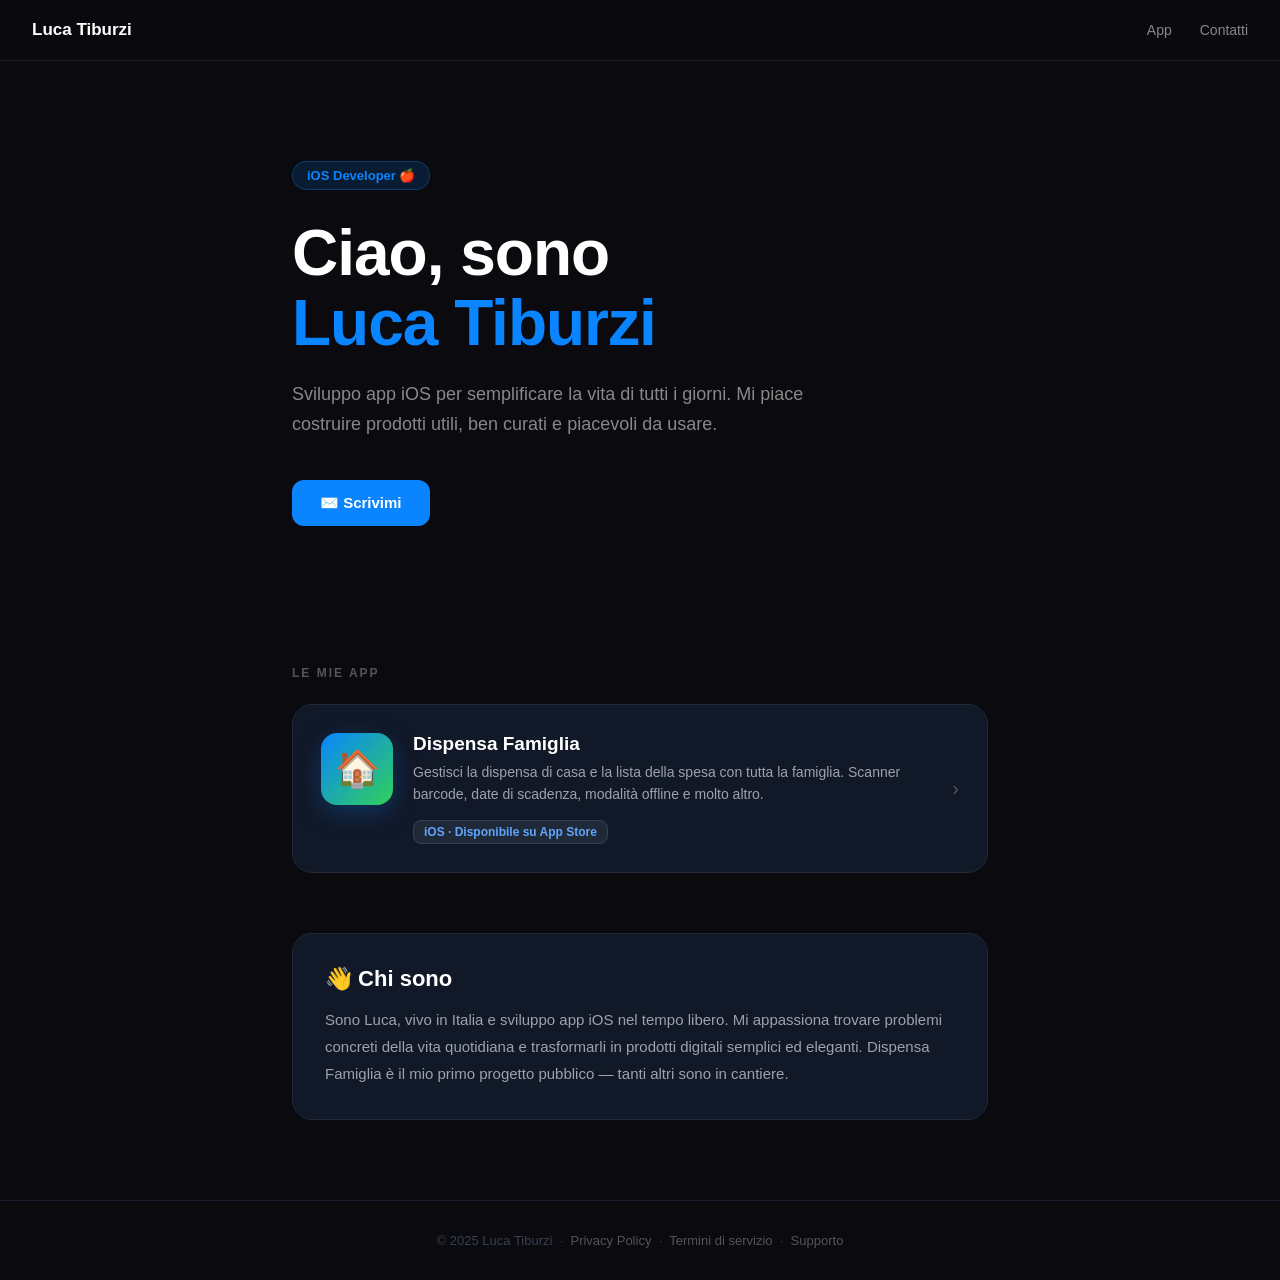
==== index.html @ ecad1395 "Add files via upload" ====
<!DOCTYPE html>
<html lang="it">
<head>
  <meta charset="UTF-8" />
  <meta name="viewport" content="width=device-width, initial-scale=1.0" />
  <title>Luca Tiburzi — iOS Developer</title>
  <style>
    * { margin: 0; padding: 0; box-sizing: border-box; }
    body {
      font-family: -apple-system, BlinkMacSystemFont, 'SF Pro Display', 'Segoe UI', sans-serif;
      background: #0a0a0f;
      color: #e0e0e0;
      min-height: 100vh;
    }

    /* NAV */
    nav {
      display: flex; align-items: center; justify-content: space-between;
      padding: 20px 32px;
      border-bottom: 1px solid #1c1c2e;
      position: sticky; top: 0;
      background: rgba(10,10,15,0.92);
      backdrop-filter: blur(12px);
      z-index: 100;
    }
    .nav-logo { color: #fff; font-size: 17px; font-weight: 700; text-decoration: none; }
    .nav-links { display: flex; gap: 28px; }
    .nav-links a { color: #888; font-size: 14px; text-decoration: none; transition: color .2s; }
    .nav-links a:hover { color: #fff; }

    /* HERO */
    .hero {
      padding: 100px 32px 80px;
      max-width: 760px;
      margin: 0 auto;
    }
    .hero-tag {
      display: inline-block;
      background: rgba(10,132,255,0.15);
      color: #0a84ff;
      font-size: 13px; font-weight: 600;
      padding: 6px 14px; border-radius: 20px;
      border: 1px solid rgba(10,132,255,0.3);
      margin-bottom: 28px;
    }
    .hero h1 {
      font-size: clamp(40px, 7vw, 64px);
      font-weight: 800; color: #fff;
      line-height: 1.1; margin-bottom: 20px;
      letter-spacing: -1px;
    }
    .hero h1 span { color: #0a84ff; }
    .hero p {
      font-size: 18px; color: #888;
      line-height: 1.7; max-width: 520px;
      margin-bottom: 40px;
    }
    .hero-cta {
      display: inline-flex; align-items: center; gap: 8px;
      background: #0a84ff; color: #fff;
      text-decoration: none; padding: 14px 28px;
      border-radius: 12px; font-size: 15px; font-weight: 700;
      transition: opacity .2s;
    }
    .hero-cta:hover { opacity: .85; }

    /* APPS */
    .section { max-width: 760px; margin: 0 auto; padding: 60px 32px; }
    .section-label {
      font-size: 12px; font-weight: 700; color: #555;
      letter-spacing: 2px; text-transform: uppercase;
      margin-bottom: 24px;
    }
    .app-card {
      background: #111827;
      border: 1px solid #1f2937;
      border-radius: 20px;
      padding: 28px;
      display: flex; gap: 20px; align-items: flex-start;
      text-decoration: none;
      transition: border-color .2s, transform .2s;
    }
    .app-card:hover { border-color: #0a84ff; transform: translateY(-2px); }
    .app-icon {
      width: 72px; height: 72px; flex-shrink: 0;
      background: linear-gradient(135deg, #0a84ff, #30d158);
      border-radius: 16px;
      display: flex; align-items: center; justify-content: center;
      font-size: 36px;
      box-shadow: 0 8px 24px rgba(10,132,255,0.25);
    }
    .app-info { flex: 1; }
    .app-name { color: #fff; font-size: 19px; font-weight: 700; margin-bottom: 6px; }
    .app-desc { color: #9ca3af; font-size: 14px; line-height: 1.6; margin-bottom: 14px; }
    .app-badge {
      display: inline-block;
      background: #1f2937; color: #60a5fa;
      font-size: 12px; font-weight: 600;
      padding: 4px 10px; border-radius: 8px;
      border: 1px solid #374151;
    }
    .app-arrow { color: #555; font-size: 20px; align-self: center; }

    /* ABOUT */
    .about { max-width: 760px; margin: 0 auto; padding: 0 32px 80px; }
    .about-box {
      background: #111827; border: 1px solid #1f2937;
      border-radius: 20px; padding: 32px;
    }
    .about-box h2 { color: #fff; font-size: 22px; font-weight: 700; margin-bottom: 14px; }
    .about-box p { color: #9ca3af; font-size: 15px; line-height: 1.8; }

    /* FOOTER */
    footer {
      text-align: center; padding: 32px;
      color: #374151; font-size: 13px;
      border-top: 1px solid #1c1c2e;
    }
    footer a { color: #555; text-decoration: none; }
    footer a:hover { color: #888; }
  </style>
</head>
<body>

  <nav>
    <a class="nav-logo" href="/">Luca Tiburzi</a>
    <div class="nav-links">
      <a href="#app">App</a>
      <a href="mailto:luca@lucatiburzi.it">Contatti</a>
    </div>
  </nav>

  <div class="hero">
    <div class="hero-tag">iOS Developer 🍎</div>
    <h1>Ciao, sono<br/><span>Luca Tiburzi</span></h1>
    <p>Sviluppo app iOS per semplificare la vita di tutti i giorni. Mi piace costruire prodotti utili, ben curati e piacevoli da usare.</p>
    <a class="hero-cta" href="mailto:luca@lucatiburzi.it">✉️ Scrivimi</a>
  </div>

  <div class="section" id="app">
    <div class="section-label">Le mie app</div>
    <a class="app-card" href="dispensa-famiglia.html">
      <div class="app-icon">🏠</div>
      <div class="app-info">
        <div class="app-name">Dispensa Famiglia</div>
        <div class="app-desc">Gestisci la dispensa di casa e la lista della spesa con tutta la famiglia. Scanner barcode, date di scadenza, modalità offline e molto altro.</div>
        <span class="app-badge">iOS · Disponibile su App Store</span>
      </div>
      <div class="app-arrow">›</div>
    </a>
  </div>

  <div class="about">
    <div class="about-box">
      <h2>👋 Chi sono</h2>
      <p>Sono Luca, vivo in Italia e sviluppo app iOS nel tempo libero. Mi appassiona trovare problemi concreti della vita quotidiana e trasformarli in prodotti digitali semplici ed eleganti. Dispensa Famiglia è il mio primo progetto pubblico — tanti altri sono in cantiere.</p>
    </div>
  </div>

  <footer>
    © 2025 Luca Tiburzi &nbsp;·&nbsp;
    <a href="privacy.html">Privacy Policy</a> &nbsp;·&nbsp;
    <a href="termini.html">Termini di servizio</a> &nbsp;·&nbsp;
    <a href="supporto.html">Supporto</a>
  </footer>

</body>
</html>
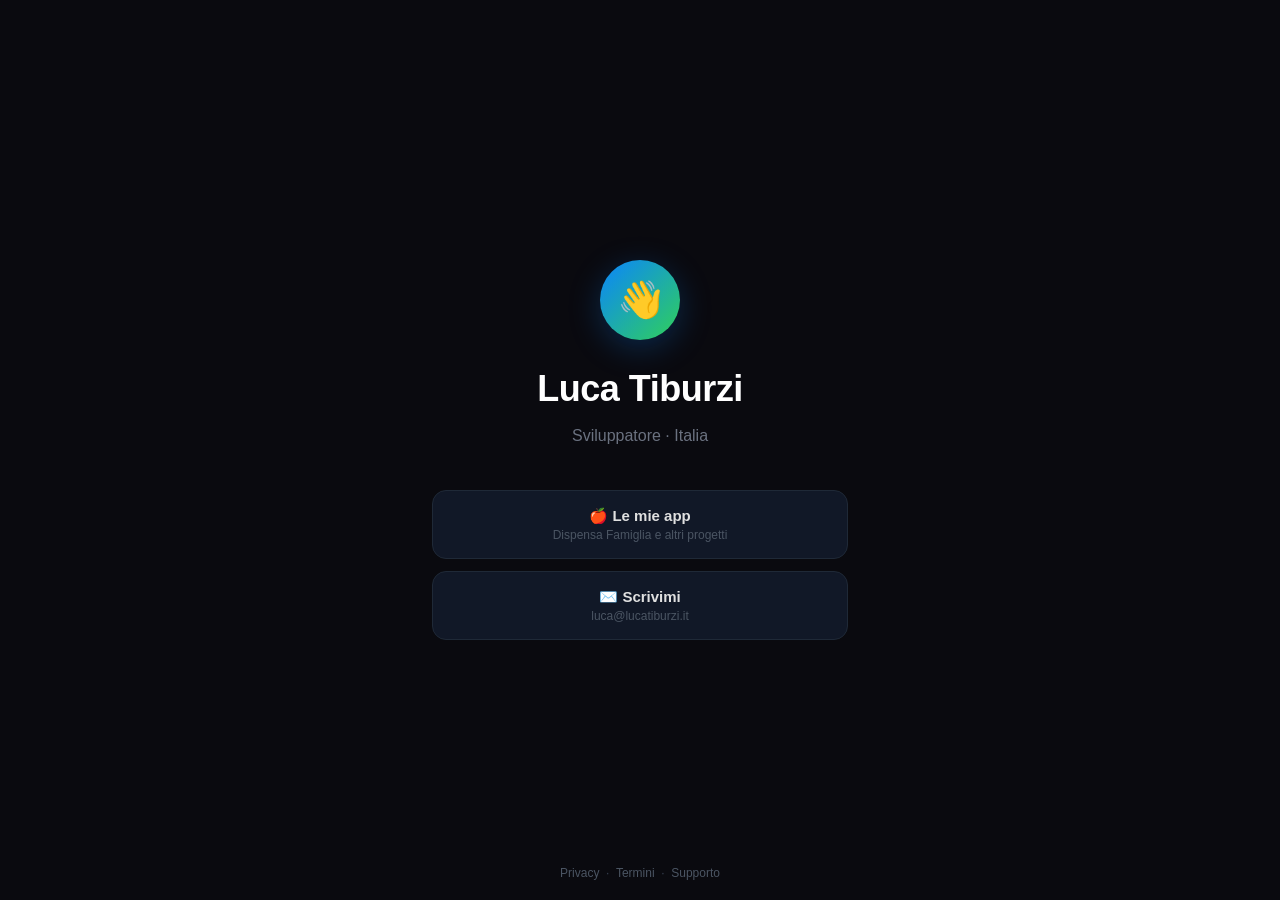
==== commit 533783d4: "Aggiornamento sito luglio 2026 - Nuova index.html minimal (standby personale) - apps.html: contenuto" ====
--- a/index.html
+++ b/index.html
@@ -3,7 +3,7 @@
 <head>
   <meta charset="UTF-8" />
   <meta name="viewport" content="width=device-width, initial-scale=1.0" />
-  <title>Luca Tiburzi — iOS Developer</title>
+  <title>Luca Tiburzi</title>
   <style>
     * { margin: 0; padding: 0; box-sizing: border-box; }
     body {
@@ -11,156 +11,98 @@
       background: #0a0a0f;
       color: #e0e0e0;
       min-height: 100vh;
+      display: flex;
+      flex-direction: column;
+      align-items: center;
+      justify-content: center;
     }
 
-    /* NAV */
-    nav {
-      display: flex; align-items: center; justify-content: space-between;
-      padding: 20px 32px;
-      border-bottom: 1px solid #1c1c2e;
-      position: sticky; top: 0;
-      background: rgba(10,10,15,0.92);
-      backdrop-filter: blur(12px);
-      z-index: 100;
+    .card {
+      text-align: center;
+      padding: 48px 32px;
+      max-width: 480px;
+      width: 100%;
     }
-    .nav-logo { color: #fff; font-size: 17px; font-weight: 700; text-decoration: none; }
-    .nav-links { display: flex; gap: 28px; }
-    .nav-links a { color: #888; font-size: 14px; text-decoration: none; transition: color .2s; }
-    .nav-links a:hover { color: #fff; }
 
-    /* HERO */
-    .hero {
-      padding: 100px 32px 80px;
-      max-width: 760px;
-      margin: 0 auto;
+    .avatar {
+      width: 80px; height: 80px;
+      background: linear-gradient(135deg, #0a84ff, #30d158);
+      border-radius: 50%;
+      margin: 0 auto 28px;
+      display: flex; align-items: center; justify-content: center;
+      font-size: 36px;
+      box-shadow: 0 8px 32px rgba(10,132,255,0.25);
     }
-    .hero-tag {
-      display: inline-block;
-      background: rgba(10,132,255,0.15);
-      color: #0a84ff;
-      font-size: 13px; font-weight: 600;
-      padding: 6px 14px; border-radius: 20px;
-      border: 1px solid rgba(10,132,255,0.3);
-      margin-bottom: 28px;
+
+    h1 {
+      font-size: 36px; font-weight: 800; color: #fff;
+      letter-spacing: -0.5px; margin-bottom: 12px;
     }
-    .hero h1 {
-      font-size: clamp(40px, 7vw, 64px);
-      font-weight: 800; color: #fff;
-      line-height: 1.1; margin-bottom: 20px;
-      letter-spacing: -1px;
-    }
-    .hero h1 span { color: #0a84ff; }
-    .hero p {
-      font-size: 18px; color: #888;
-      line-height: 1.7; max-width: 520px;
+
+    .tagline {
+      color: #6b7280; font-size: 16px; line-height: 1.7;
       margin-bottom: 40px;
     }
-    .hero-cta {
-      display: inline-flex; align-items: center; gap: 8px;
-      background: #0a84ff; color: #fff;
-      text-decoration: none; padding: 14px 28px;
-      border-radius: 12px; font-size: 15px; font-weight: 700;
-      transition: opacity .2s;
+
+    .links {
+      display: flex; flex-direction: column; gap: 12px;
     }
-    .hero-cta:hover { opacity: .85; }
 
-    /* APPS */
-    .section { max-width: 760px; margin: 0 auto; padding: 60px 32px; }
-    .section-label {
-      font-size: 12px; font-weight: 700; color: #555;
-      letter-spacing: 2px; text-transform: uppercase;
-      margin-bottom: 24px;
-    }
-    .app-card {
+    .link-btn {
+      display: block;
       background: #111827;
       border: 1px solid #1f2937;
-      border-radius: 20px;
-      padding: 28px;
-      display: flex; gap: 20px; align-items: flex-start;
+      border-radius: 14px;
+      padding: 16px 24px;
       text-decoration: none;
-      transition: border-color .2s, transform .2s;
+      color: #e0e0e0;
+      font-size: 15px; font-weight: 600;
+      transition: border-color .2s, color .2s, transform .15s;
     }
-    .app-card:hover { border-color: #0a84ff; transform: translateY(-2px); }
-    .app-icon {
-      width: 72px; height: 72px; flex-shrink: 0;
-      background: linear-gradient(135deg, #0a84ff, #30d158);
-      border-radius: 16px;
-      display: flex; align-items: center; justify-content: center;
-      font-size: 36px;
-      box-shadow: 0 8px 24px rgba(10,132,255,0.25);
+    .link-btn:hover {
+      border-color: #0a84ff;
+      color: #fff;
+      transform: translateY(-1px);
     }
-    .app-info { flex: 1; }
-    .app-name { color: #fff; font-size: 19px; font-weight: 700; margin-bottom: 6px; }
-    .app-desc { color: #9ca3af; font-size: 14px; line-height: 1.6; margin-bottom: 14px; }
-    .app-badge {
-      display: inline-block;
-      background: #1f2937; color: #60a5fa;
-      font-size: 12px; font-weight: 600;
-      padding: 4px 10px; border-radius: 8px;
-      border: 1px solid #374151;
+    .link-btn .sub {
+      display: block;
+      font-size: 12px; font-weight: 400;
+      color: #4b5563;
+      margin-top: 3px;
     }
-    .app-arrow { color: #555; font-size: 20px; align-self: center; }
+    .link-btn:hover .sub { color: #6b7280; }
 
-    /* ABOUT */
-    .about { max-width: 760px; margin: 0 auto; padding: 0 32px 80px; }
-    .about-box {
-      background: #111827; border: 1px solid #1f2937;
-      border-radius: 20px; padding: 32px;
+    footer {
+      position: fixed; bottom: 0; left: 0; right: 0;
+      text-align: center; padding: 20px;
+      color: #374151; font-size: 12px;
     }
-    .about-box h2 { color: #fff; font-size: 22px; font-weight: 700; margin-bottom: 14px; }
-    .about-box p { color: #9ca3af; font-size: 15px; line-height: 1.8; }
-
-    /* FOOTER */
-    footer {
-      text-align: center; padding: 32px;
-      color: #374151; font-size: 13px;
-      border-top: 1px solid #1c1c2e;
-    }
-    footer a { color: #555; text-decoration: none; }
-    footer a:hover { color: #888; }
+    footer a { color: #4b5563; text-decoration: none; }
+    footer a:hover { color: #9ca3af; }
   </style>
 </head>
 <body>
 
-  <nav>
-    <a class="nav-logo" href="/">Luca Tiburzi</a>
-    <div class="nav-links">
-      <a href="#app">App</a>
-      <a href="mailto:luca@lucatiburzi.it">Contatti</a>
-    </div>
-  </nav>
+  <div class="card">
+    <div class="avatar">👋</div>
+    <h1>Luca Tiburzi</h1>
+    <p class="tagline">Sviluppatore · Italia</p>
 
-  <div class="hero">
-    <div class="hero-tag">iOS Developer 🍎</div>
-    <h1>Ciao, sono<br/><span>Luca Tiburzi</span></h1>
-    <p>Sviluppo app iOS per semplificare la vita di tutti i giorni. Mi piace costruire prodotti utili, ben curati e piacevoli da usare.</p>
-    <a class="hero-cta" href="mailto:luca@lucatiburzi.it">✉️ Scrivimi</a>
-  </div>
-
-  <div class="section" id="app">
-    <div class="section-label">Le mie app</div>
-    <a class="app-card" href="dispensa-famiglia.html">
-      <div class="app-icon">🏠</div>
-      <div class="app-info">
-        <div class="app-name">Dispensa Famiglia</div>
-        <div class="app-desc">Gestisci la dispensa di casa e la lista della spesa con tutta la famiglia. Scanner barcode, date di scadenza, modalità offline e molto altro.</div>
-        <span class="app-badge">iOS · Disponibile su App Store</span>
-      </div>
-      <div class="app-arrow">›</div>
-    </a>
-  </div>
-
-  <div class="about">
-    <div class="about-box">
-      <h2>👋 Chi sono</h2>
-      <p>Sono Luca, vivo in Italia e sviluppo app iOS nel tempo libero. Mi appassiona trovare problemi concreti della vita quotidiana e trasformarli in prodotti digitali semplici ed eleganti. Dispensa Famiglia è il mio primo progetto pubblico — tanti altri sono in cantiere.</p>
+    <div class="links">
+      <a class="link-btn" href="apps.html">
+        🍎 Le mie app
+        <span class="sub">Dispensa Famiglia e altri progetti</span>
+      </a>
+      <a class="link-btn" href="mailto:luca@lucatiburzi.it">
+        ✉️ Scrivimi
+        <span class="sub">luca@lucatiburzi.it</span>
+      </a>
     </div>
   </div>
 
   <footer>
-    © 2025 Luca Tiburzi &nbsp;·&nbsp;
-    <a href="privacy.html">Privacy Policy</a> &nbsp;·&nbsp;
-    <a href="termini.html">Termini di servizio</a> &nbsp;·&nbsp;
+    <a href="privacy.html">Privacy</a> &nbsp;·&nbsp;
+    <a href="termini.html">Termini</a> &nbsp;·&nbsp;
     <a href="supporto.html">Supporto</a>
   </footer>
 
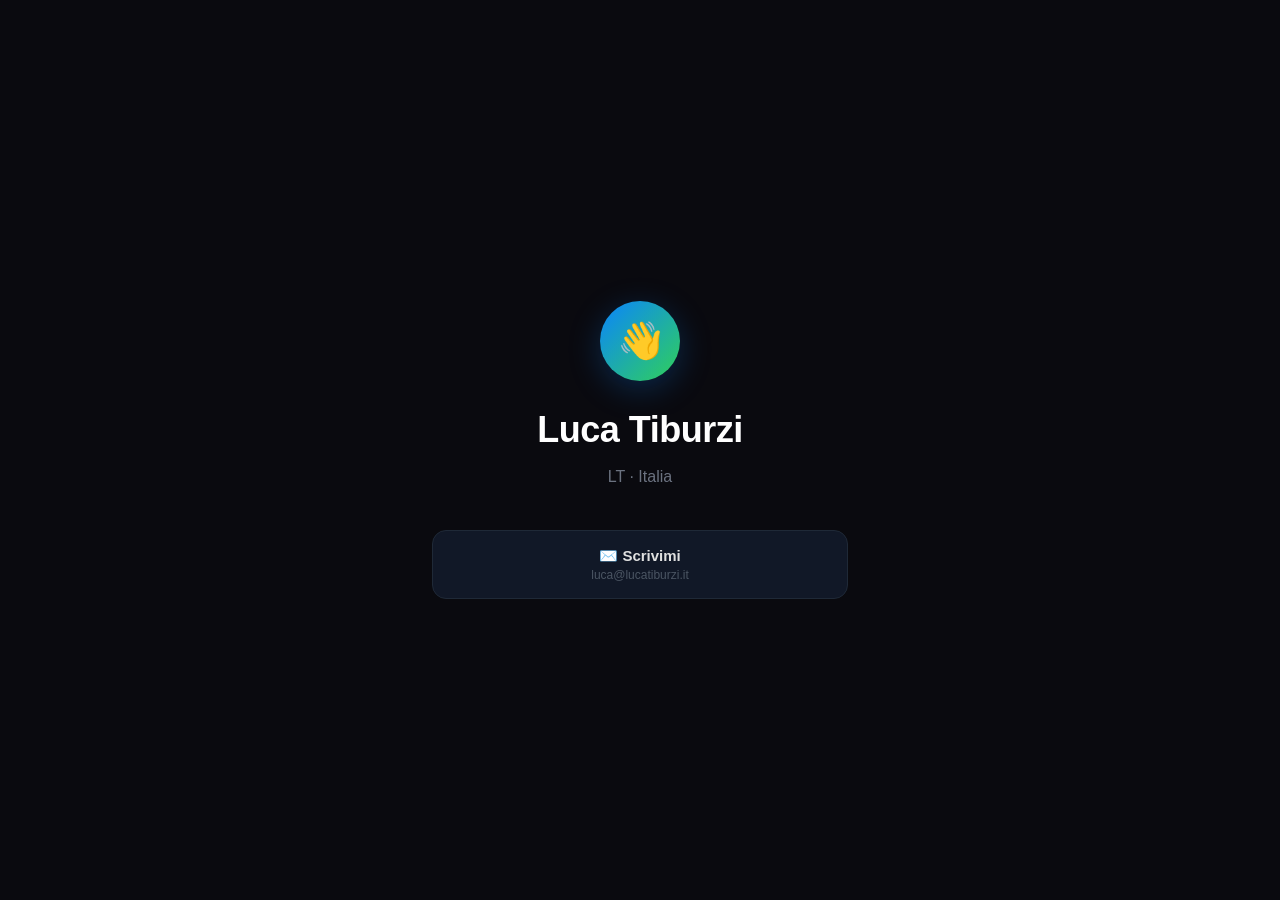
==== commit 6043c834: "index: rimozione link app/legal, tagline LT" ====
--- a/index.html
+++ b/index.html
@@ -86,13 +86,9 @@
   <div class="card">
     <div class="avatar">👋</div>
     <h1>Luca Tiburzi</h1>
-    <p class="tagline">Sviluppatore · Italia</p>
+    <p class="tagline">LT · Italia</p>
 
     <div class="links">
-      <a class="link-btn" href="apps.html">
-        🍎 Le mie app
-        <span class="sub">Dispensa Famiglia e altri progetti</span>
-      </a>
       <a class="link-btn" href="mailto:luca@lucatiburzi.it">
         ✉️ Scrivimi
         <span class="sub">luca@lucatiburzi.it</span>
@@ -100,11 +96,7 @@
     </div>
   </div>
 
-  <footer>
-    <a href="privacy.html">Privacy</a> &nbsp;·&nbsp;
-    <a href="termini.html">Termini</a> &nbsp;·&nbsp;
-    <a href="supporto.html">Supporto</a>
-  </footer>
+  <footer></footer>
 
 </body>
 </html>
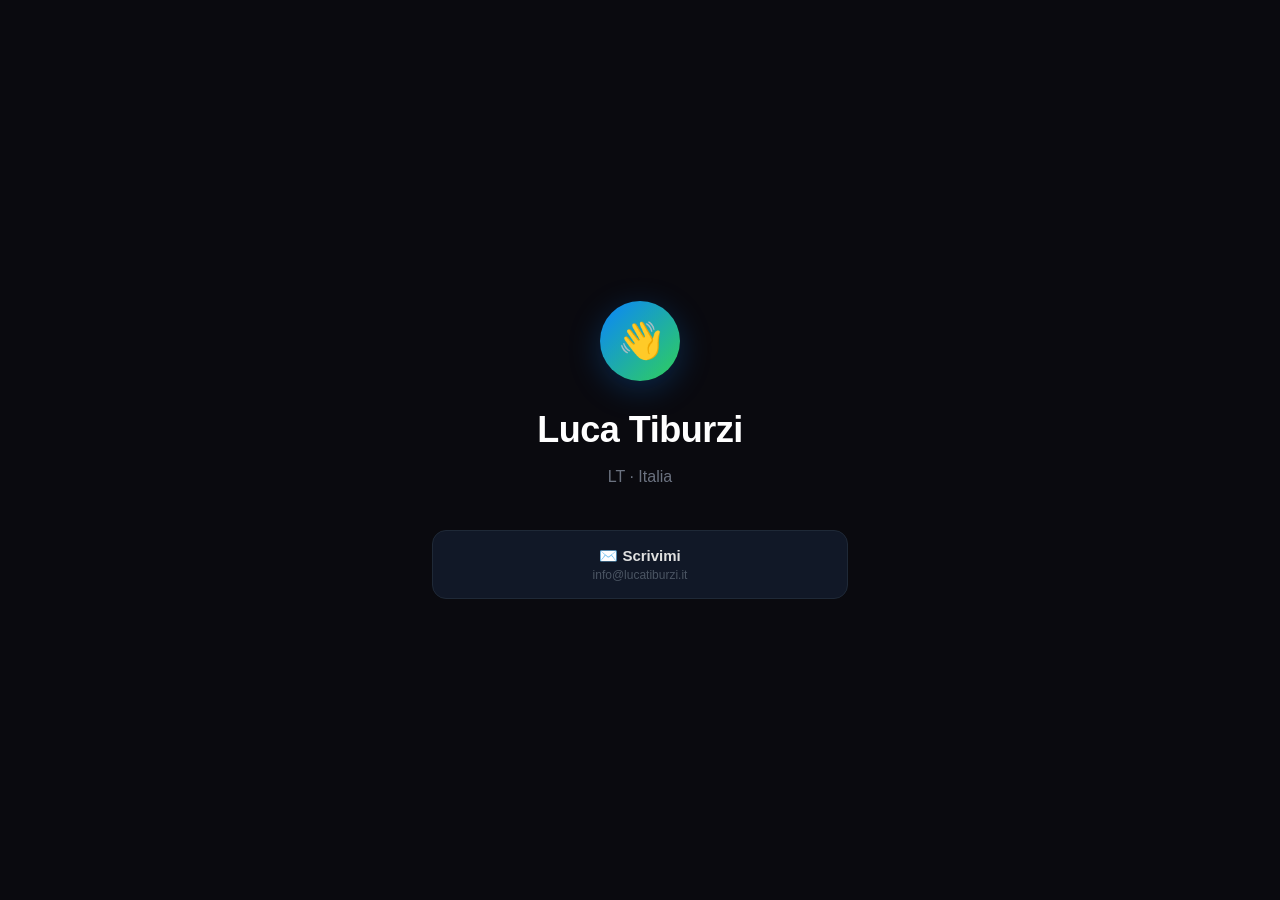
==== commit faafabe6: "sostituisci luca@ con info@lucatiburzi.it" ====
--- a/index.html
+++ b/index.html
@@ -89,9 +89,9 @@
     <p class="tagline">LT · Italia</p>
 
     <div class="links">
-      <a class="link-btn" href="mailto:luca@lucatiburzi.it">
+      <a class="link-btn" href="mailto:info@lucatiburzi.it">
         ✉️ Scrivimi
-        <span class="sub">luca@lucatiburzi.it</span>
+        <span class="sub">info@lucatiburzi.it</span>
       </a>
     </div>
   </div>
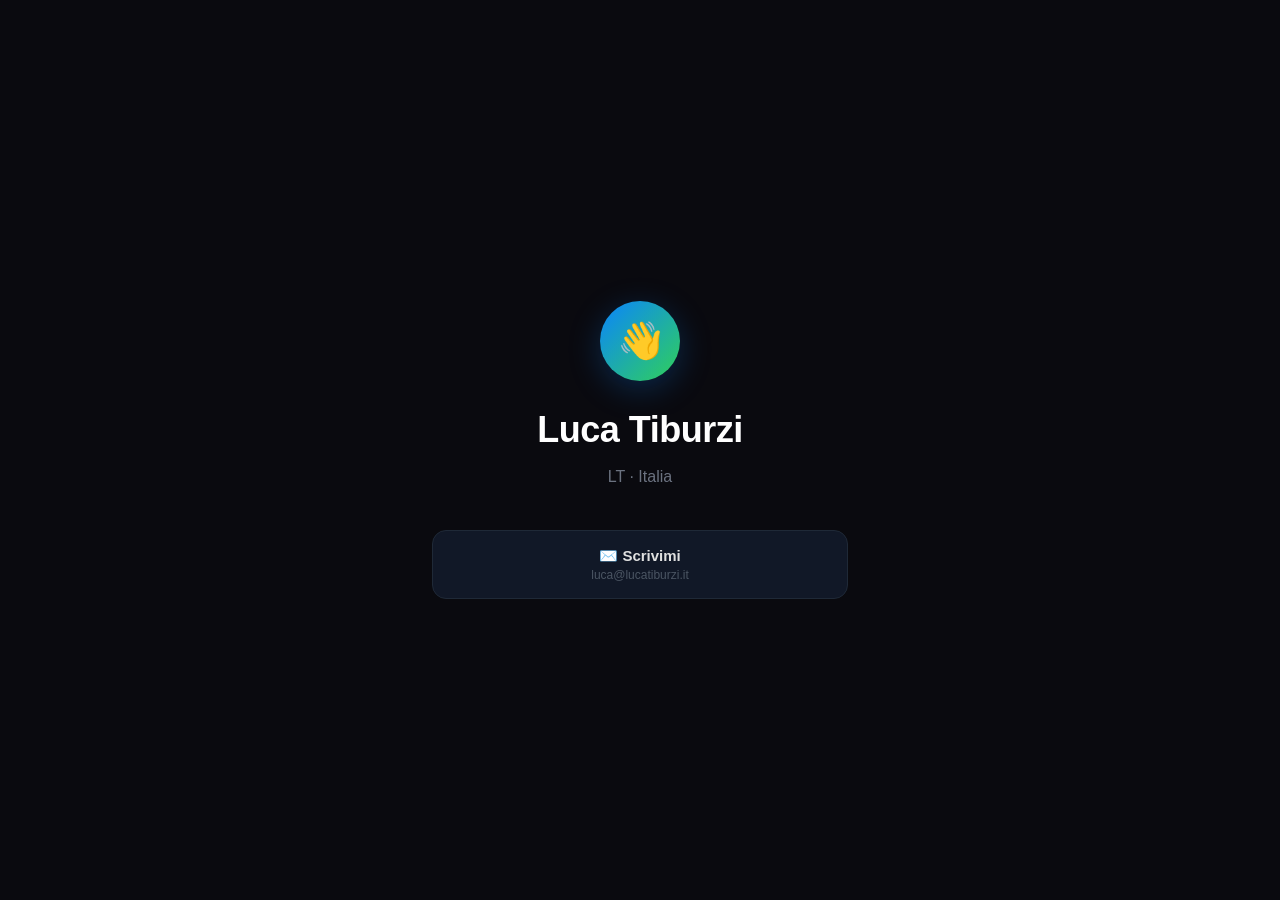
==== commit b1d2e00e: "fix navigazione: index torna a luca@, privacy/supporto/termini rimandano a dispensa-famiglia" ====
--- a/index.html
+++ b/index.html
@@ -89,9 +89,9 @@
     <p class="tagline">LT · Italia</p>
 
     <div class="links">
-      <a class="link-btn" href="mailto:info@lucatiburzi.it">
+      <a class="link-btn" href="mailto:luca@lucatiburzi.it">
         ✉️ Scrivimi
-        <span class="sub">info@lucatiburzi.it</span>
+        <span class="sub">luca@lucatiburzi.it</span>
       </a>
     </div>
   </div>
